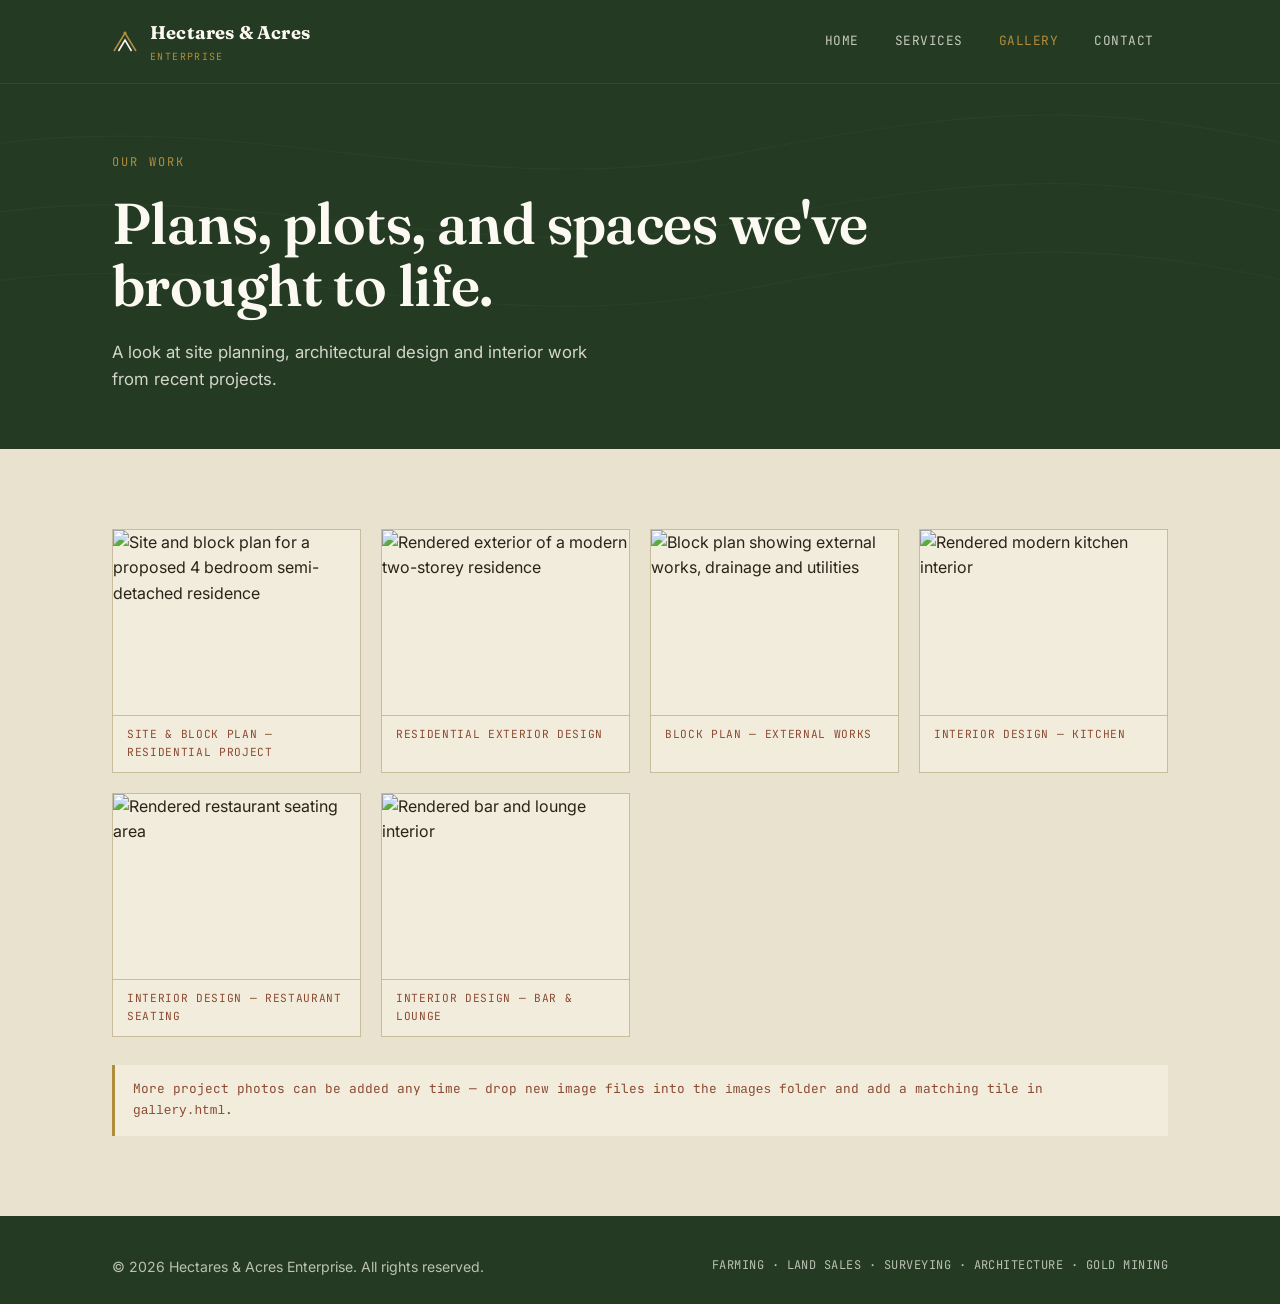
==== gallery.html @ 8fb21745 "Add files via upload" ====
<!DOCTYPE html>
<html lang="en">
<head>
<meta charset="UTF-8">
<meta name="viewport" content="width=device-width, initial-scale=1.0">
<title>Gallery — Hectares & Acres Enterprise</title>
<link rel="stylesheet" href="style.css">
</head>
<body>

<header>
  <div class="nav">
    <a href="index.html" class="brand">
      <svg width="26" height="26" viewBox="0 0 26 26" fill="none">
        <path d="M2 22L13 4L24 22" stroke="#B08D3E" stroke-width="1.6"/>
        <path d="M6.5 22L13 11L19.5 22" stroke="#FBF9F2" stroke-width="1.6"/>
        <circle cx="13" cy="4" r="1.6" fill="#B08D3E"/>
      </svg>
      <span>Hectares &amp; Acres<span class="sub">Enterprise</span></span>
    </a>
    <button class="menu-toggle" aria-label="Toggle navigation">Menu</button>
    <nav class="links">
      <a href="index.html">Home</a>
      <a href="services.html">Services</a>
      <a href="gallery.html" class="active">Gallery</a>
      <a href="contact.html">Contact</a>
    </nav>
  </div>
</header>

<section class="hero" style="padding:64px 0 56px;">
  <svg class="contour-field" viewBox="0 0 1120 320" preserveAspectRatio="none">
    <g fill="none" stroke="#FBF9F2" stroke-opacity="0.06" stroke-width="1">
      <path d="M-50,60 C 200,10 400,110 650,60 S 1000,20 1200,70"/>
      <path d="M-50,120 C 200,70 400,170 650,120 S 1000,80 1200,130"/>
      <path d="M-50,180 C 200,130 400,230 650,180 S 1000,140 1200,190"/>
    </g>
  </svg>
  <div class="wrap" style="grid-template-columns:1fr;">
    <div>
      <span class="eyebrow">Our work</span>
      <h1 style="max-width:20ch;">Plans, plots, and spaces we've brought to life.</h1>
      <p class="lede">A look at site planning, architectural design and interior work from recent projects.</p>
    </div>
  </div>
</section>

<section>
  <div class="wrap">
    <div class="gallery-grid">

      <div class="plate">
        <div class="frame"><img src="images/site-block-plan.png" alt="Site and block plan for a proposed 4 bedroom semi-detached residence"></div>
        <span class="cap">Site &amp; Block Plan — Residential Project</span>
      </div>

      <div class="plate">
        <div class="frame"><img src="images/bosch-house.jpg" alt="Rendered exterior of a modern two-storey residence"></div>
        <span class="cap">Residential Exterior Design</span>
      </div>

      <div class="plate">
        <div class="frame"><img src="images/block-plan-external.png" alt="Block plan showing external works, drainage and utilities"></div>
        <span class="cap">Block Plan — External Works</span>
      </div>

      <div class="plate">
        <div class="frame"><img src="images/kitchen-design.jpg" alt="Rendered modern kitchen interior"></div>
        <span class="cap">Interior Design — Kitchen</span>
      </div>

      <div class="plate">
        <div class="frame"><img src="images/seating-design.png" alt="Rendered restaurant seating area"></div>
        <span class="cap">Interior Design — Restaurant Seating</span>
      </div>

      <div class="plate">
        <div class="frame"><img src="images/bar-design.png" alt="Rendered bar and lounge interior"></div>
        <span class="cap">Interior Design — Bar &amp; Lounge</span>
      </div>

    </div>

    <p class="gallery-note">More project photos can be added any time — drop new image files into the <code>images</code> folder and add a matching tile in <code>gallery.html</code>.</p>
  </div>
</section>

<footer>
  <div class="wrap">
    <span>© 2026 Hectares &amp; Acres Enterprise. All rights reserved.</span>
    <span class="mono">FARMING · LAND SALES · SURVEYING · ARCHITECTURE · GOLD MINING</span>
  </div>
</footer>

<script src="script.js"></script>
</body>
</html>
---- style.css ----
/* ===========================================================
   Hectares & Acres Enterprise — shared stylesheet
   Palette: soil ink, moss green, deep pine, ochre gold, clay rust
   =========================================================== */

@import url('https://fonts.googleapis.com/css2?family=Fraunces:opsz,wght@9..144,500;9..144,600;9..144,700;9..144,900&family=Inter:wght@400;500;600&family=JetBrains+Mono:wght@400;500&display=swap');

:root{
  --bg:#E9E2CF;
  --bg-soft:#F2ECDD;
  --ink:#2B2318;
  --green:#3F5D3A;
  --green-deep:#243A22;
  --gold:#B08D3E;
  --clay:#8B4B32;
  --line:#C7BC9C;
  --white:#FBF9F2;

  --display: 'Fraunces', serif;
  --body: 'Inter', sans-serif;
  --mono: 'JetBrains Mono', monospace;
}

*{ box-sizing:border-box; margin:0; padding:0; }

html{ scroll-behavior:smooth; }

body{
  background:var(--bg);
  color:var(--ink);
  font-family:var(--body);
  line-height:1.6;
  -webkit-font-smoothing:antialiased;
}

a{ color:inherit; text-decoration:none; }

img{ max-width:100%; display:block; }

.wrap{
  max-width:1120px;
  margin:0 auto;
  padding:0 32px;
}

/* ---------- Topographic contour signature (SVG background) ---------- */
.contour-field{
  position:absolute;
  inset:0;
  z-index:0;
  opacity:0.5;
  pointer-events:none;
}

/* ---------- Header / nav ---------- */
header{
  position:sticky;
  top:0;
  z-index:50;
  background:var(--green-deep);
  border-bottom:1px solid rgba(255,255,255,0.08);
}

.nav{
  display:flex;
  align-items:center;
  justify-content:space-between;
  padding:18px 32px;
  max-width:1120px;
  margin:0 auto;
}

.brand{
  display:flex;
  align-items:center;
  gap:12px;
  color:var(--white);
  font-family:var(--display);
  font-weight:700;
  font-size:1.15rem;
  letter-spacing:0.01em;
}

.brand svg{ flex-shrink:0; }

.brand .sub{
  display:block;
  font-family:var(--mono);
  font-size:0.62rem;
  font-weight:400;
  letter-spacing:0.14em;
  color:var(--gold);
  text-transform:uppercase;
  margin-top:2px;
}

nav.links{
  display:flex;
  gap:8px;
  font-family:var(--mono);
  font-size:0.8rem;
  letter-spacing:0.04em;
  text-transform:uppercase;
}

nav.links a{
  color:rgba(251,249,242,0.75);
  padding:8px 14px;
  border-radius:2px;
  transition:color .2s ease, background .2s ease;
}

nav.links a:hover,
nav.links a:focus-visible{
  color:var(--white);
  background:rgba(255,255,255,0.08);
  outline:none;
}

nav.links a.active{
  color:var(--gold);
}

.menu-toggle{
  display:none;
  background:none;
  border:1px solid rgba(255,255,255,0.3);
  color:var(--white);
  padding:8px 12px;
  font-family:var(--mono);
  font-size:0.75rem;
  cursor:pointer;
  border-radius:2px;
}

@media (max-width:760px){
  nav.links{
    position:absolute;
    top:100%;
    left:0;
    right:0;
    background:var(--green-deep);
    flex-direction:column;
    padding:8px 32px 20px;
    display:none;
  }
  nav.links.open{ display:flex; }
  .menu-toggle{ display:block; }
}

/* ---------- Hero ---------- */
.hero{
  position:relative;
  overflow:hidden;
  background:var(--green-deep);
  color:var(--white);
  padding:96px 0 84px;
}

.hero .wrap{
  position:relative;
  z-index:2;
  display:grid;
  grid-template-columns:1.1fr 0.9fr;
  gap:48px;
  align-items:center;
}

.eyebrow{
  font-family:var(--mono);
  font-size:0.75rem;
  letter-spacing:0.18em;
  text-transform:uppercase;
  color:var(--gold);
  display:inline-block;
  margin-bottom:20px;
}

.hero h1{
  font-family:var(--display);
  font-weight:600;
  font-size:clamp(2.4rem, 4.5vw, 3.6rem);
  line-height:1.08;
  letter-spacing:-0.01em;
  max-width:14ch;
}

.hero p.lede{
  margin-top:22px;
  font-size:1.05rem;
  color:rgba(251,249,242,0.82);
  max-width:46ch;
}

.hero-actions{
  margin-top:34px;
  display:flex;
  gap:14px;
  flex-wrap:wrap;
}

.btn{
  display:inline-block;
  font-family:var(--mono);
  font-size:0.8rem;
  letter-spacing:0.04em;
  text-transform:uppercase;
  padding:13px 24px;
  border-radius:2px;
  transition:transform .18s ease, background .18s ease, color .18s ease;
}

.btn-primary{
  background:var(--gold);
  color:var(--green-deep);
  font-weight:600;
}
.btn-primary:hover{ transform:translateY(-2px); background:#c29e4b; }

.btn-ghost{
  border:1px solid rgba(255,255,255,0.35);
  color:var(--white);
}
.btn-ghost:hover{ background:rgba(255,255,255,0.1); }

.hero-plot{
  position:relative;
  aspect-ratio:1/1;
}

/* ---------- Section basics ---------- */
section{ padding:80px 0; }
.section-tight{ padding:56px 0; }

.section-head{
  max-width:640px;
  margin-bottom:48px;
}

.section-head .eyebrow{ color:var(--clay); }
.section-head h2{
  font-family:var(--display);
  font-weight:600;
  font-size:clamp(1.8rem, 3vw, 2.4rem);
  color:var(--green-deep);
}
.section-head p{
  margin-top:14px;
  color:#57503f;
  font-size:1.02rem;
}

/* ---------- Pillars / service parcels ---------- */
.parcels{
  display:grid;
  grid-template-columns:repeat(auto-fit, minmax(240px,1fr));
  gap:2px;
  background:var(--line);
  border:1px solid var(--line);
}

.parcel{
  position:relative;
  background:var(--bg-soft);
  padding:32px 28px;
}

.parcel::before,
.parcel::after{
  content:'';
  position:absolute;
  width:14px;
  height:14px;
  border-top:2px solid var(--clay);
  border-left:2px solid var(--clay);
  top:12px;
  left:12px;
}
.parcel::after{
  top:auto; left:auto;
  bottom:12px; right:12px;
  border-top:none; border-left:none;
  border-bottom:2px solid var(--clay);
  border-right:2px solid var(--clay);
}

.parcel .tag{
  font-family:var(--mono);
  font-size:0.68rem;
  letter-spacing:0.12em;
  text-transform:uppercase;
  color:var(--gold);
  background:var(--green-deep);
  display:inline-block;
  padding:4px 9px;
  border-radius:2px;
  margin-bottom:18px;
}

.parcel h3{
  font-family:var(--display);
  font-size:1.25rem;
  font-weight:600;
  color:var(--green-deep);
  margin-bottom:10px;
}

.parcel p{ color:#57503f; font-size:0.95rem; }

/* ---------- Stat strip ---------- */
.stat-strip{
  background:var(--bg-soft);
  border-top:1px solid var(--line);
  border-bottom:1px solid var(--line);
}
.stat-strip .wrap{
  display:grid;
  grid-template-columns:repeat(auto-fit,minmax(160px,1fr));
  gap:24px;
  padding:44px 32px;
}
.stat{ text-align:left; }
.stat .num{
  font-family:var(--display);
  font-size:2.1rem;
  font-weight:700;
  color:var(--green);
}
.stat .label{
  font-family:var(--mono);
  font-size:0.72rem;
  letter-spacing:0.08em;
  text-transform:uppercase;
  color:var(--clay);
  margin-top:4px;
}

/* ---------- CTA band ---------- */
.cta-band{
  background:var(--green);
  color:var(--white);
  text-align:left;
}
.cta-band .wrap{
  display:flex;
  align-items:center;
  justify-content:space-between;
  flex-wrap:wrap;
  gap:20px;
}
.cta-band h2{
  font-family:var(--display);
  font-size:1.7rem;
  font-weight:600;
  max-width:24ch;
}

/* ---------- Footer ---------- */
footer{
  background:var(--green-deep);
  color:rgba(251,249,242,0.7);
  padding:40px 0 28px;
  font-size:0.88rem;
}
footer .wrap{
  display:flex;
  justify-content:space-between;
  flex-wrap:wrap;
  gap:16px;
}
footer .mono{ font-family:var(--mono); font-size:0.75rem; letter-spacing:0.04em; }

/* ---------- Services page ---------- */
.service-detail{
  display:grid;
  grid-template-columns:0.9fr 1.1fr;
  gap:40px;
  padding:44px 0;
  border-bottom:1px solid var(--line);
  align-items:start;
}
.service-detail:last-child{ border-bottom:none; }
.service-detail .tag{
  font-family:var(--mono);
  font-size:0.7rem;
  letter-spacing:0.1em;
  text-transform:uppercase;
  color:var(--clay);
}
.service-detail h3{
  font-family:var(--display);
  font-size:1.6rem;
  font-weight:600;
  color:var(--green-deep);
  margin-top:8px;
}
.service-detail ul{
  margin-top:16px;
  padding-left:18px;
  color:#57503f;
}
.service-detail ul li{ margin-bottom:6px; }
.service-detail p{ color:#57503f; }

@media (max-width:760px){
  .service-detail{ grid-template-columns:1fr; }
  .hero .wrap{ grid-template-columns:1fr; }
  .hero-plot{ display:none; }
}

/* ---------- Gallery ---------- */
.gallery-grid{
  display:grid;
  grid-template-columns:repeat(auto-fit,minmax(230px,1fr));
  gap:20px;
}
.plate{
  position:relative;
  border:1px solid var(--line);
  background:var(--bg-soft);
  overflow:hidden;
}
.plate .frame{
  aspect-ratio:4/3;
  overflow:hidden;
}
.plate img{
  width:100%;
  height:100%;
  object-fit:cover;
  display:block;
  transition:transform .35s ease;
}
.plate:hover img{ transform:scale(1.04); }
.plate .cap{
  font-family:var(--mono);
  font-size:0.7rem;
  letter-spacing:0.06em;
  text-transform:uppercase;
  color:var(--clay);
  background:var(--bg-soft);
  padding:10px 14px;
  border-top:1px solid var(--line);
  display:block;
  text-align:left;
}
.gallery-note{
  margin-top:28px;
  font-family:var(--mono);
  font-size:0.8rem;
  color:var(--clay);
  background:var(--bg-soft);
  border-left:3px solid var(--gold);
  padding:14px 18px;
}

/* ---------- Contact page ---------- */
.contact-grid{
  display:grid;
  grid-template-columns:1fr 1fr;
  gap:48px;
}
.contact-card{
  background:var(--bg-soft);
  border:1px solid var(--line);
  padding:28px;
}
.contact-card h3{
  font-family:var(--display);
  color:var(--green-deep);
  font-size:1.2rem;
  margin-bottom:16px;
}
.field-row{ margin-bottom:14px; display:flex; gap:10px; align-items:baseline; }
.field-row .k{
  font-family:var(--mono);
  font-size:0.7rem;
  text-transform:uppercase;
  letter-spacing:0.08em;
  color:var(--clay);
  width:80px;
  flex-shrink:0;
}
.field-row .v{ color:var(--ink); }

form.contact-form label{
  display:block;
  font-family:var(--mono);
  font-size:0.7rem;
  letter-spacing:0.08em;
  text-transform:uppercase;
  color:var(--clay);
  margin-bottom:6px;
}
form.contact-form input,
form.contact-form textarea{
  width:100%;
  font-family:var(--body);
  font-size:0.95rem;
  padding:12px 14px;
  border:1px solid var(--line);
  background:var(--white);
  color:var(--ink);
  margin-bottom:18px;
  border-radius:2px;
}
form.contact-form input:focus,
form.contact-form textarea:focus{
  outline:2px solid var(--gold);
  outline-offset:1px;
}
form.contact-form textarea{ min-height:120px; resize:vertical; }

@media (max-width:760px){
  .contact-grid{ grid-template-columns:1fr; }
}

/* Reduced motion */
@media (prefers-reduced-motion: reduce){
  html{ scroll-behavior:auto; }
  .btn-primary:hover{ transform:none; }
}
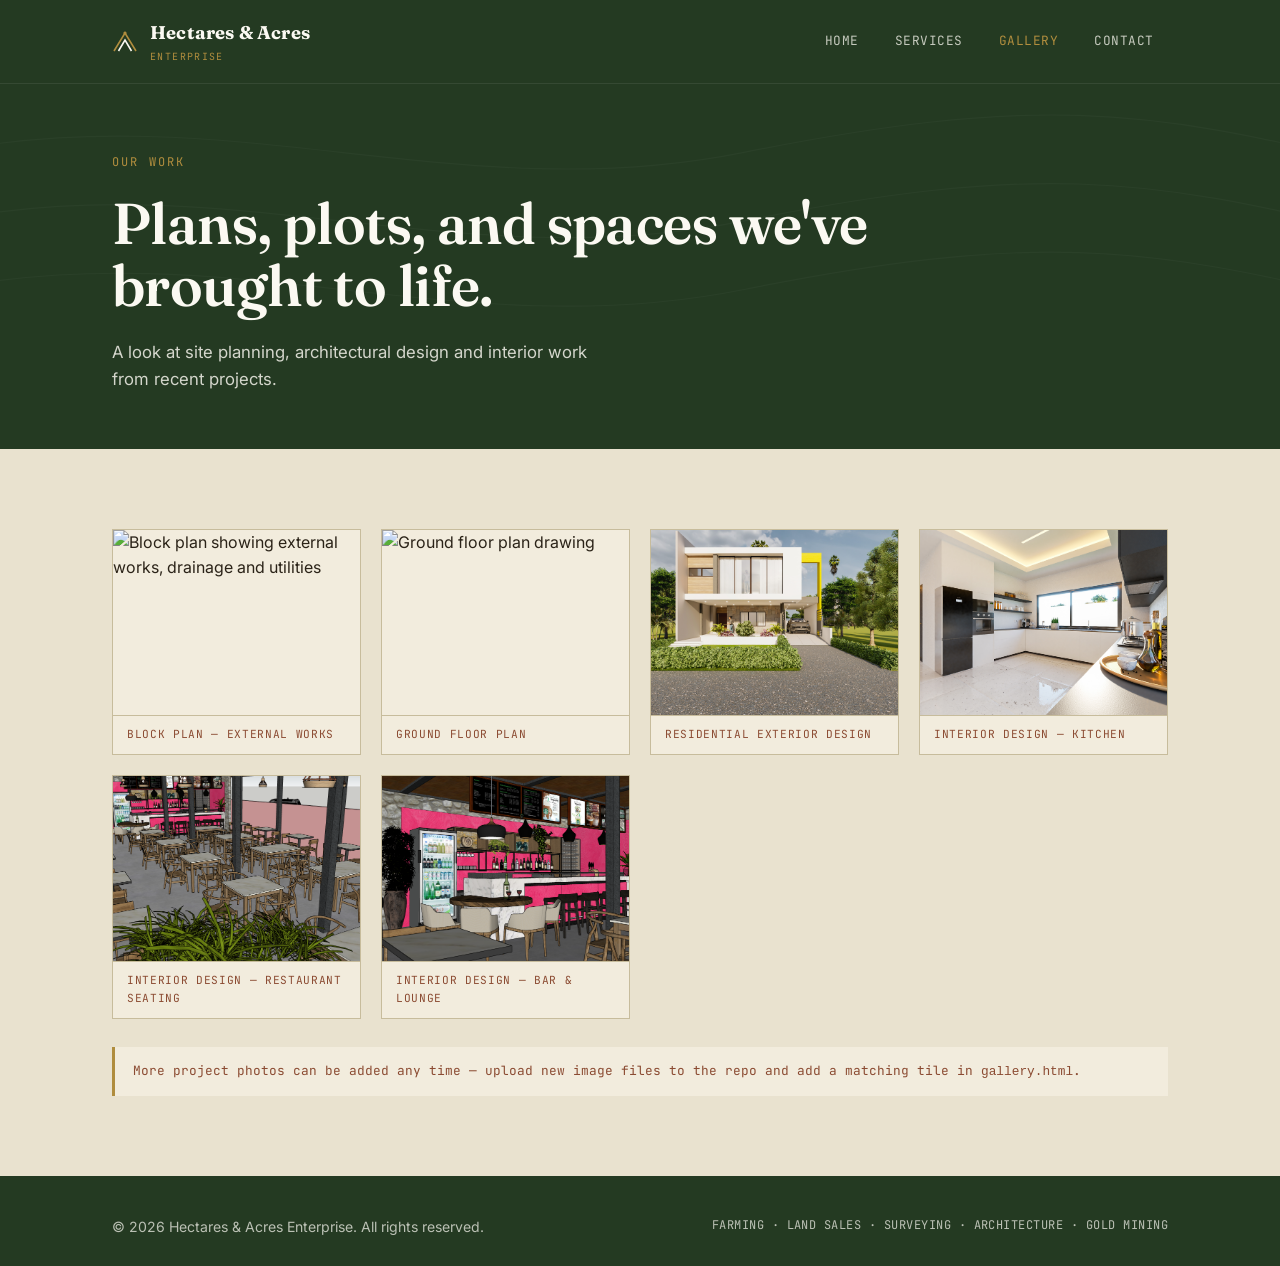
==== commit 3e1f1ee6: "Rename gallery 2.html to gallery.html" ====
--- a/gallery.html
+++ b/gallery.html
@@ -50,38 +50,38 @@
     <div class="gallery-grid">
 
       <div class="plate">
-        <div class="frame"><img src="images/site-block-plan.png" alt="Site and block plan for a proposed 4 bedroom semi-detached residence"></div>
-        <span class="cap">Site &amp; Block Plan — Residential Project</span>
+        <div class="frame"><img src="NAFISA%20cd%20-%20Sheet%20-%2002a%20-%20BLOCK%20PLAN.jpg" alt="Block plan showing external works, drainage and utilities"></div>
+        <span class="cap">Block Plan — External Works</span>
       </div>
 
       <div class="plate">
-        <div class="frame"><img src="images/bosch-house.jpg" alt="Rendered exterior of a modern two-storey residence"></div>
+        <div class="frame"><img src="NAFISA%20cd%20-%20Sheet%20-%2003%20-%20GROUND%20FLOOR%20PLAN.jpg" alt="Ground floor plan drawing"></div>
+        <span class="cap">Ground Floor Plan</span>
+      </div>
+
+      <div class="plate">
+        <div class="frame"><img src="BOSCH%20HOUSE%2010%20PHOTOSHOPED%2000.jpg" alt="Rendered exterior of a modern two-storey residence"></div>
         <span class="cap">Residential Exterior Design</span>
       </div>
 
       <div class="plate">
-        <div class="frame"><img src="images/block-plan-external.png" alt="Block plan showing external works, drainage and utilities"></div>
-        <span class="cap">Block Plan — External Works</span>
-      </div>
-
-      <div class="plate">
-        <div class="frame"><img src="images/kitchen-design.jpg" alt="Rendered modern kitchen interior"></div>
+        <div class="frame"><img src="V7.jpg" alt="Rendered modern kitchen interior"></div>
         <span class="cap">Interior Design — Kitchen</span>
       </div>
 
       <div class="plate">
-        <div class="frame"><img src="images/seating-design.png" alt="Rendered restaurant seating area"></div>
+        <div class="frame"><img src="SEATING%202.png" alt="Rendered restaurant seating area"></div>
         <span class="cap">Interior Design — Restaurant Seating</span>
       </div>
 
       <div class="plate">
-        <div class="frame"><img src="images/bar-design.png" alt="Rendered bar and lounge interior"></div>
+        <div class="frame"><img src="BAR.png" alt="Rendered bar and lounge interior"></div>
         <span class="cap">Interior Design — Bar &amp; Lounge</span>
       </div>
 
     </div>
 
-    <p class="gallery-note">More project photos can be added any time — drop new image files into the <code>images</code> folder and add a matching tile in <code>gallery.html</code>.</p>
+    <p class="gallery-note">More project photos can be added any time — upload new image files to the repo and add a matching tile in <code>gallery.html</code>.</p>
   </div>
 </section>
 
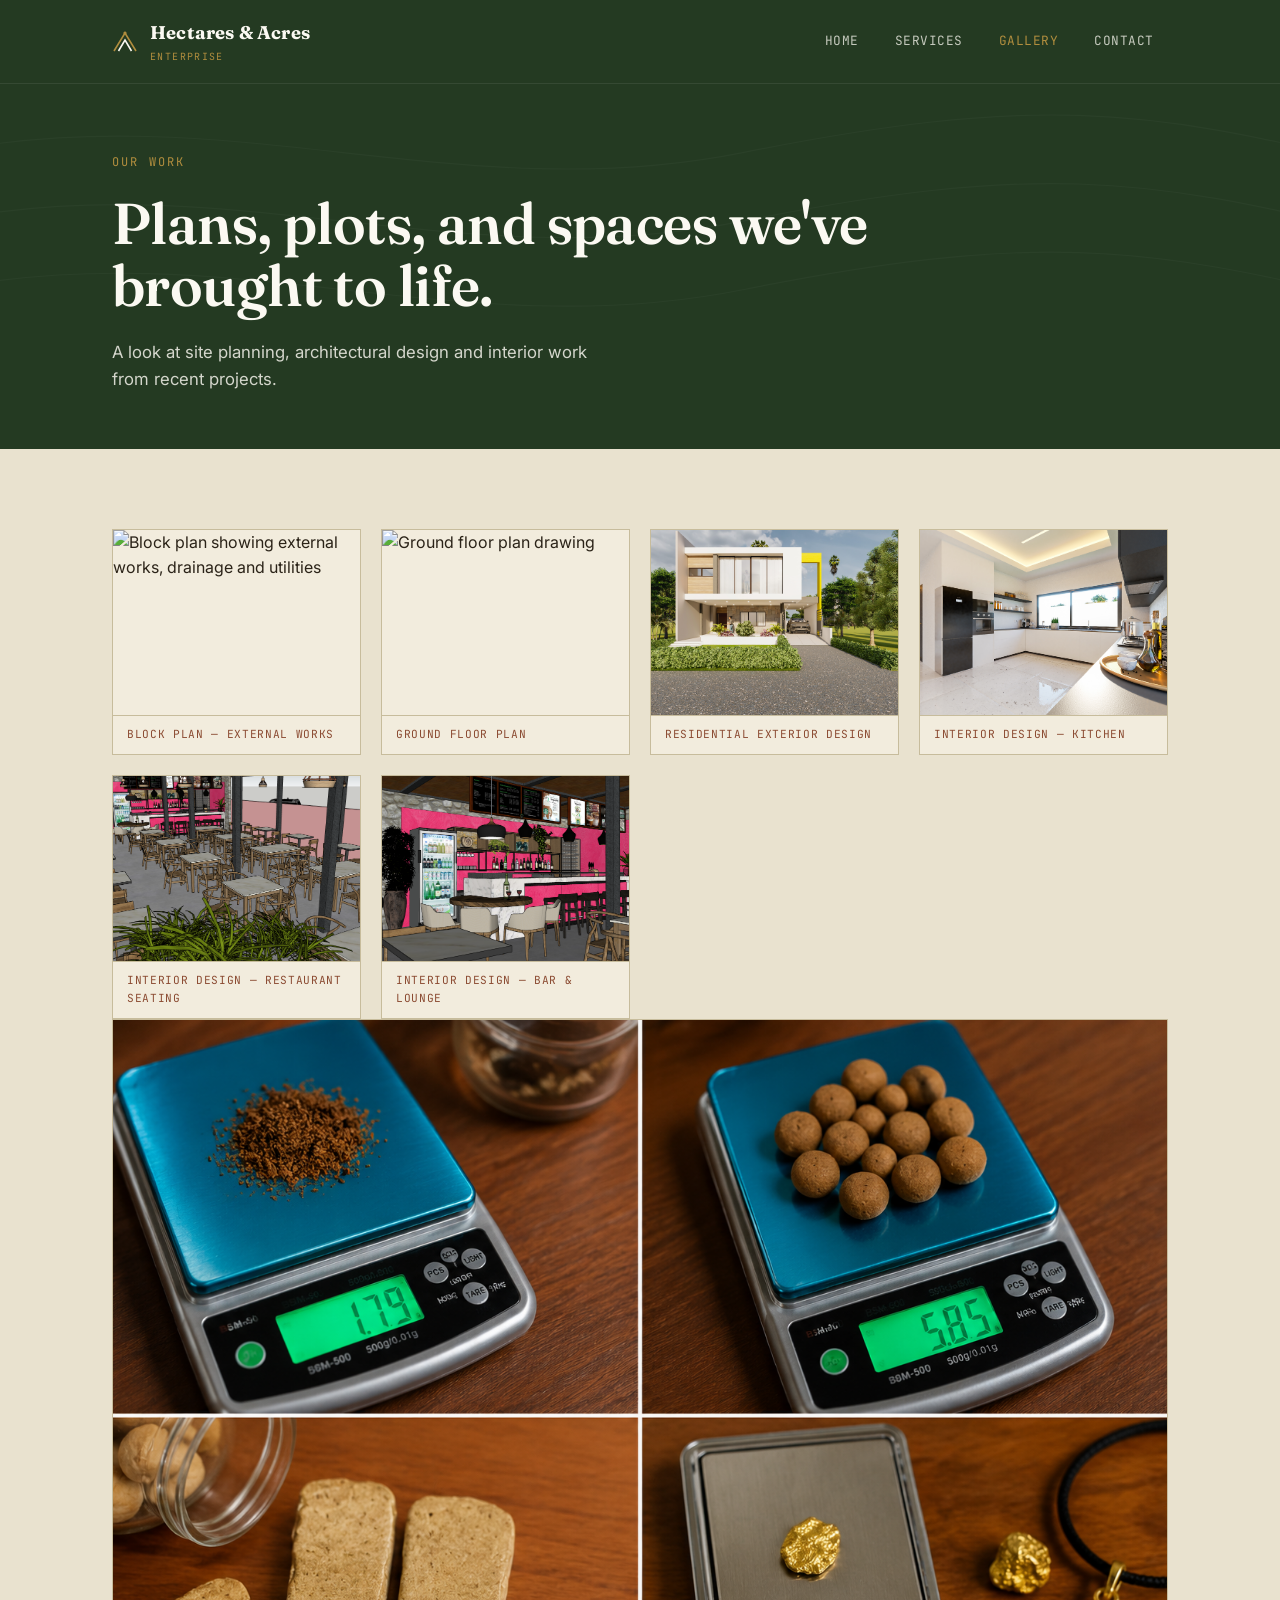
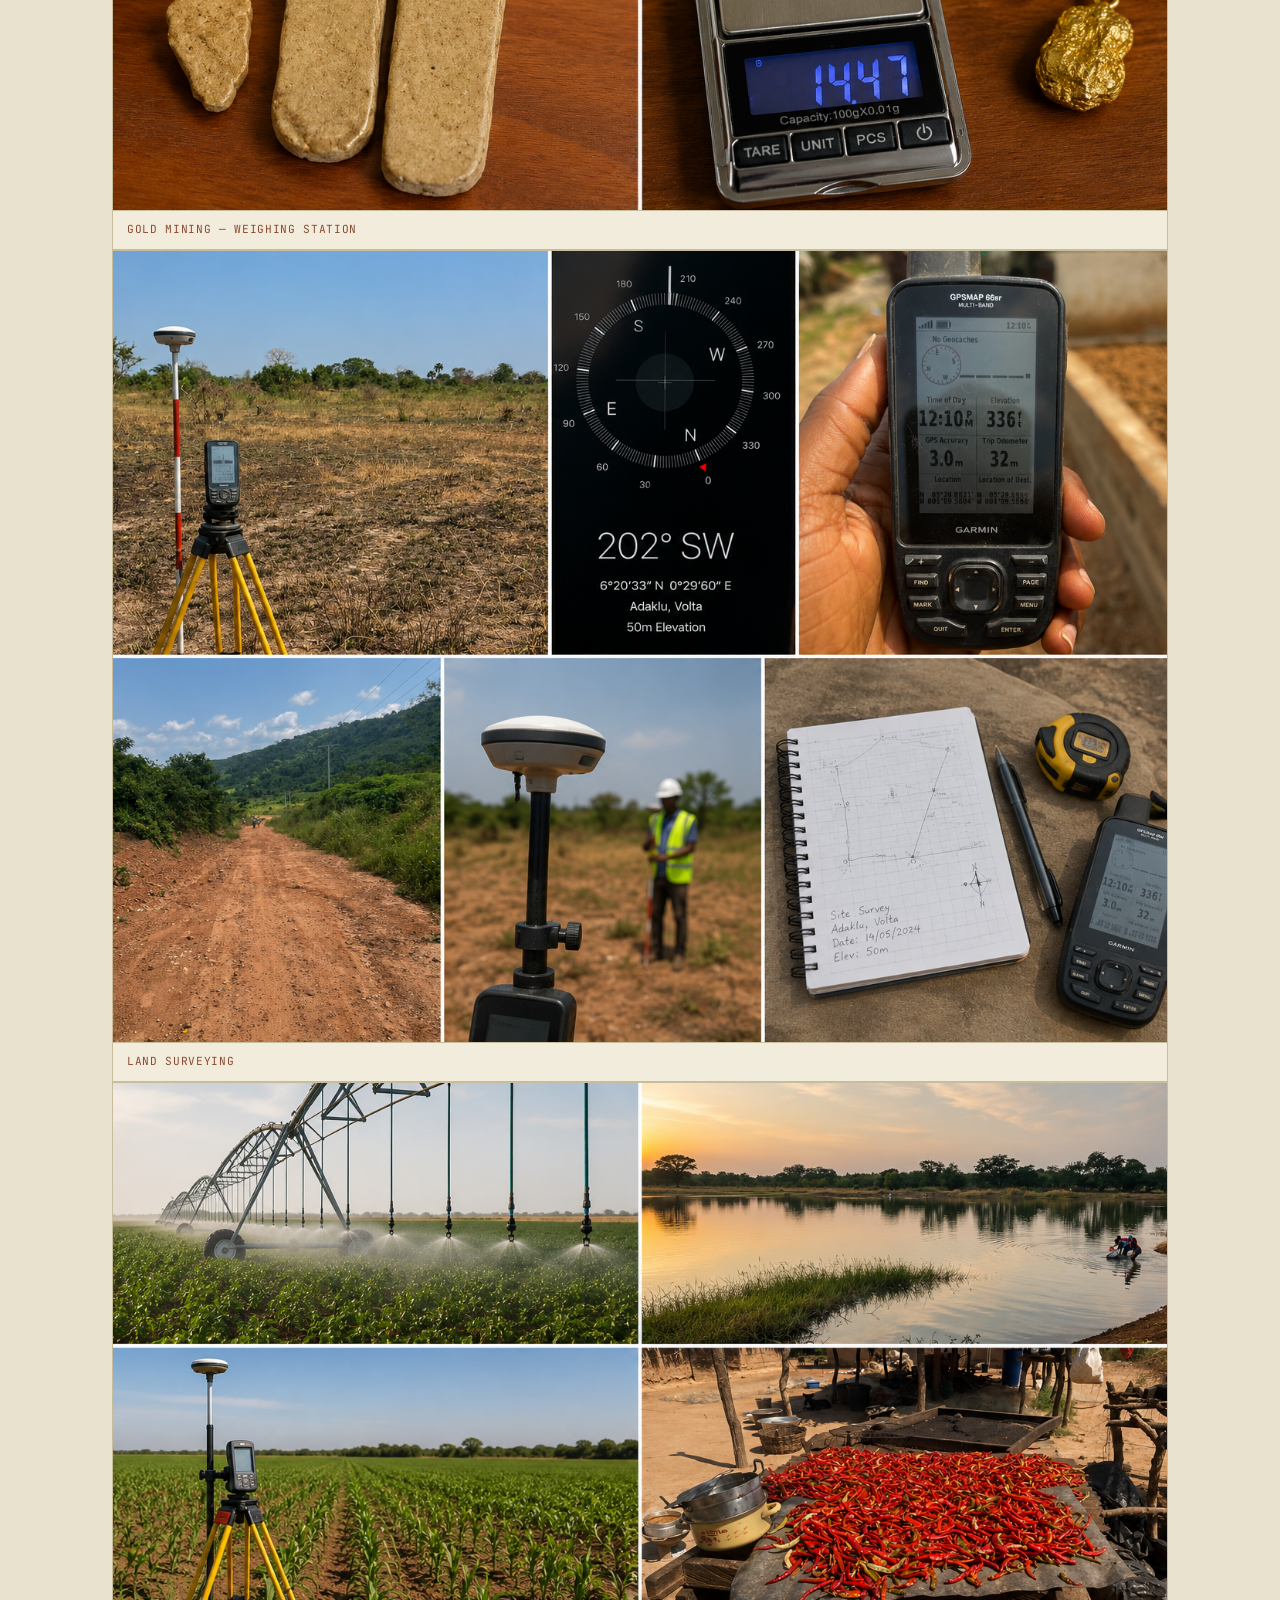
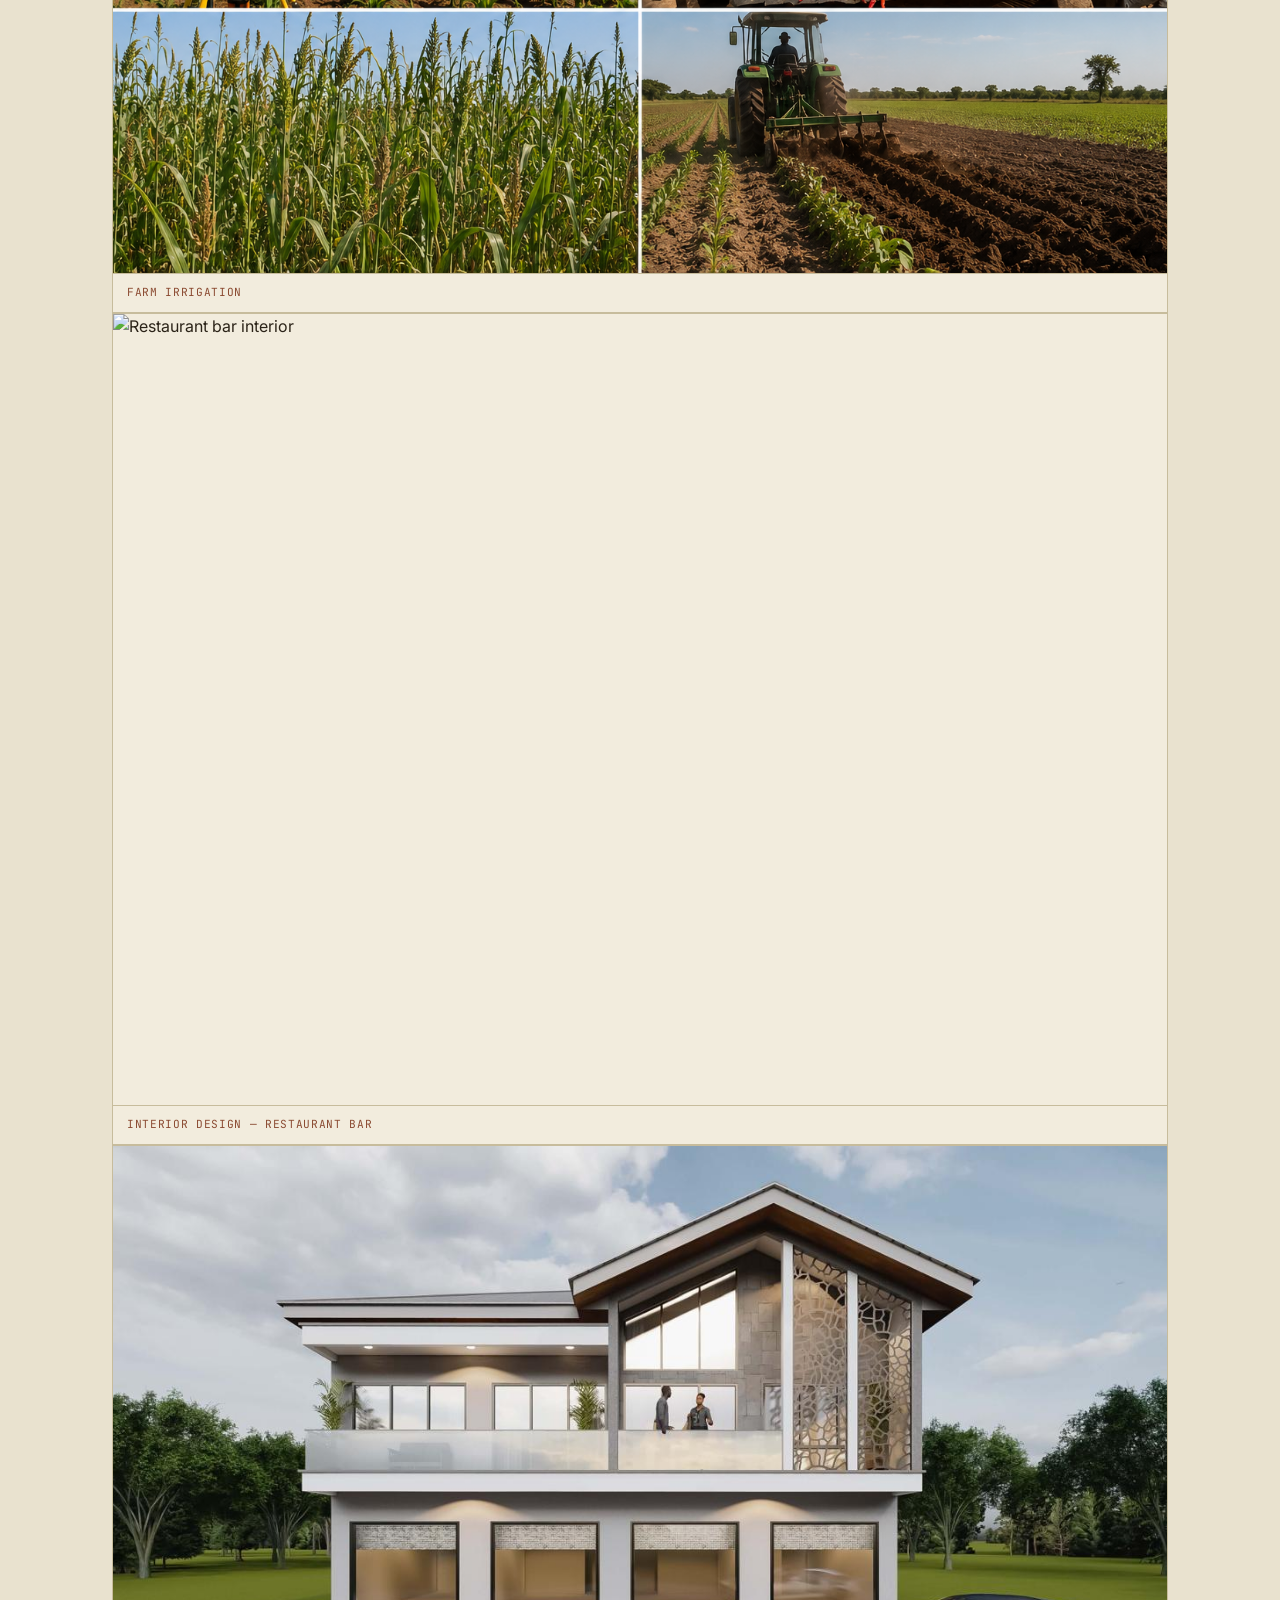
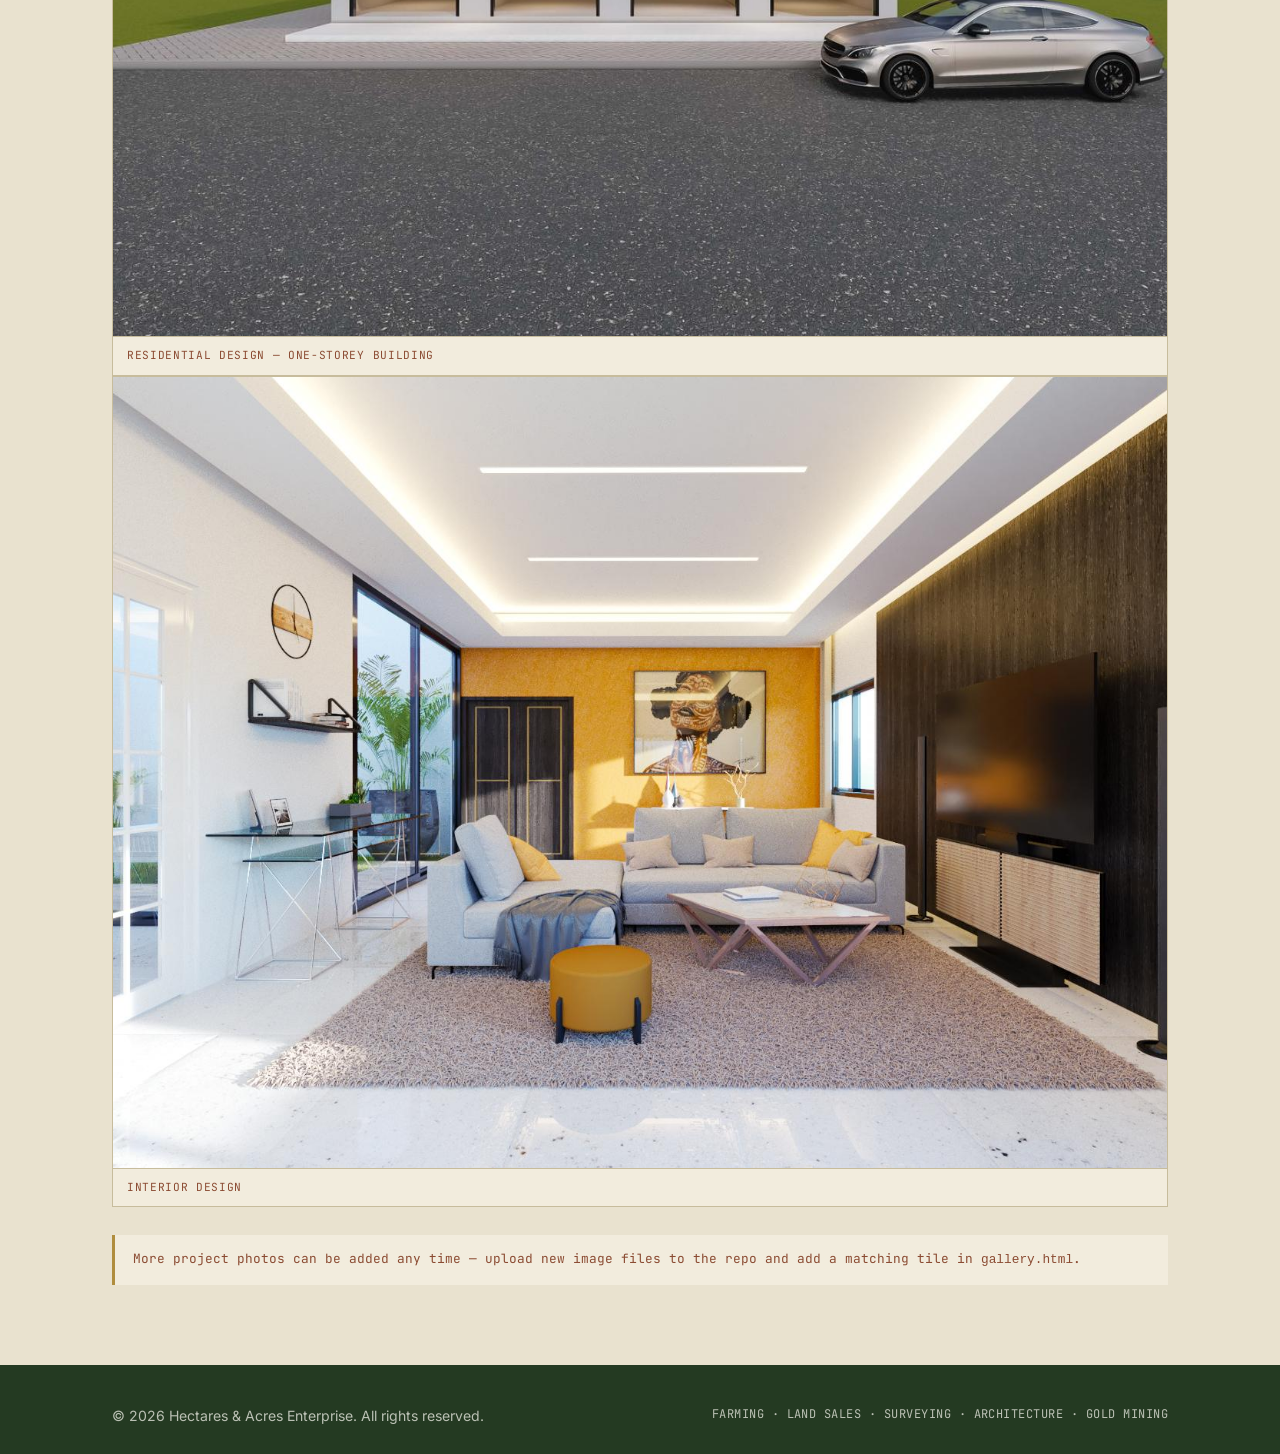
==== commit 93e4cba6: "Add new images and captions to gallery" ====
--- a/gallery.html
+++ b/gallery.html
@@ -80,7 +80,35 @@
       </div>
 
     </div>
+<div class="plate">
+  <div class="frame"><img src="image_goldbar_weighing.png" alt="Gold bar being weighed"></div>
+  <span class="cap">Gold Mining — Weighing Station</span>
+</div>
 
+<div class="plate">
+  <div class="frame"><img src="image_survey.png" alt="Land surveying in progress"></div>
+  <span class="cap">Land Surveying</span>
+</div>
+
+<div class="plate">
+  <div class="frame"><img src="image_farm_irrigtn.png" alt="Farm irrigation system"></div>
+  <span class="cap">Farm Irrigation</span>
+</div>
+
+<div class="plate">
+  <div class="frame"><img src="image_restaurant_bar.png" alt="Restaurant bar interior"></div>
+  <span class="cap">Interior Design — Restaurant Bar</span>
+</div>
+
+<div class="plate">
+  <div class="frame"><img src="building_1storey.jpeg" alt="One storey building design"></div>
+  <span class="cap">Residential Design — One-Storey Building</span>
+</div>
+
+<div class="plate">
+  <div class="frame"><img src="building_interior_design.jpeg" alt="Building interior design"></div>
+  <span class="cap">Interior Design</span>
+</div>
     <p class="gallery-note">More project photos can be added any time — upload new image files to the repo and add a matching tile in <code>gallery.html</code>.</p>
   </div>
 </section>
